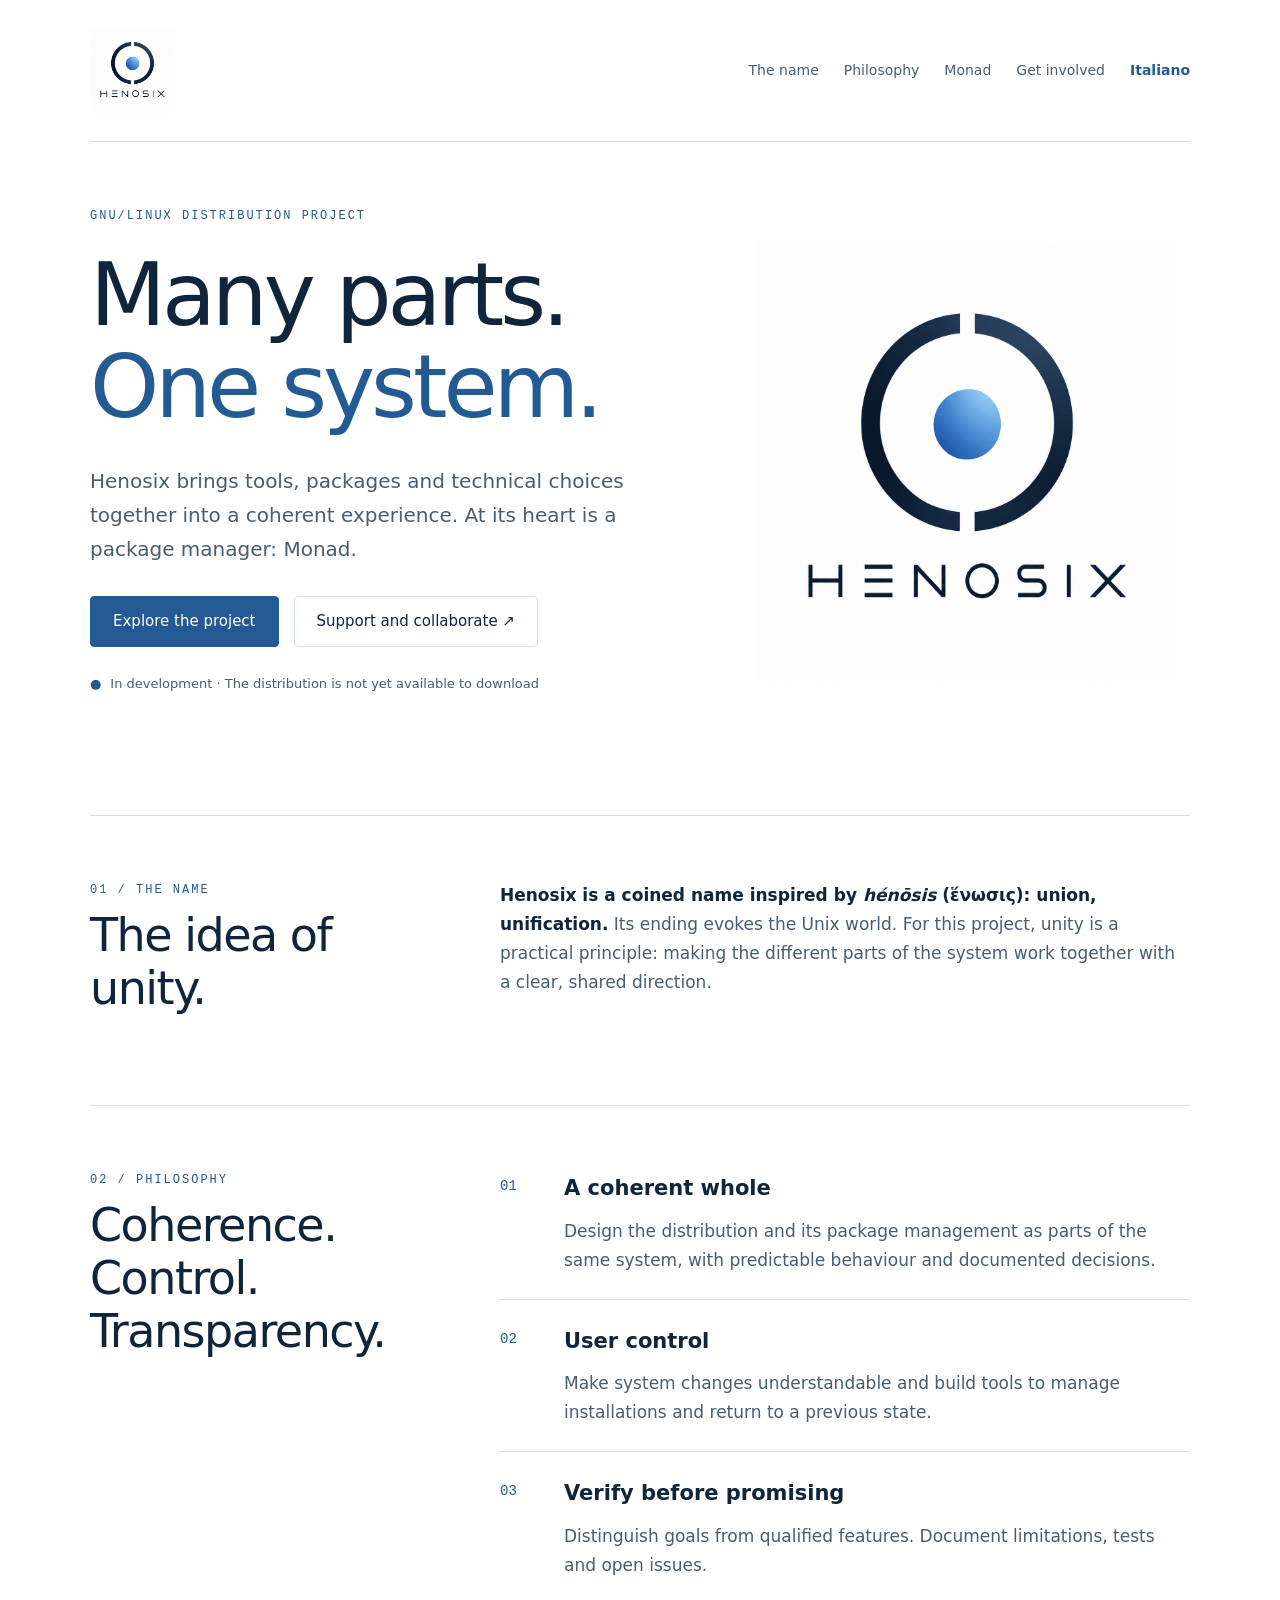
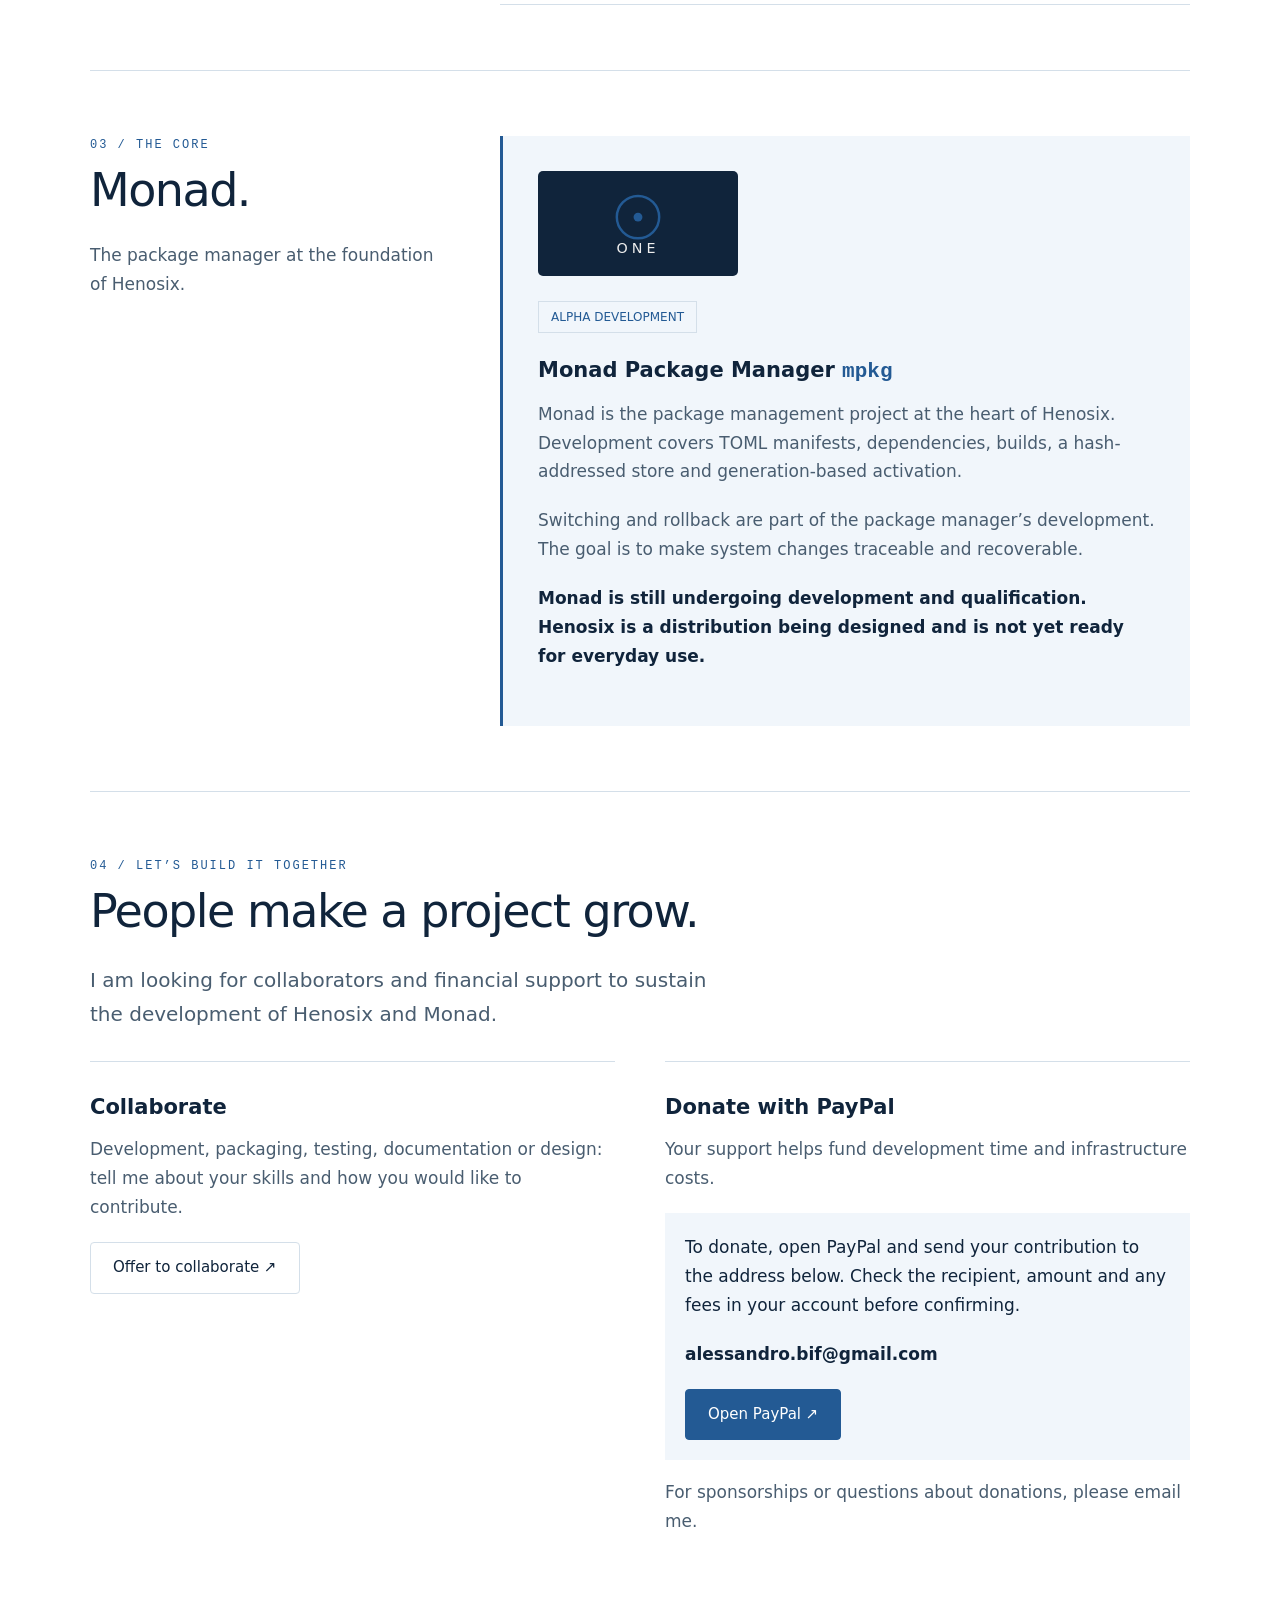
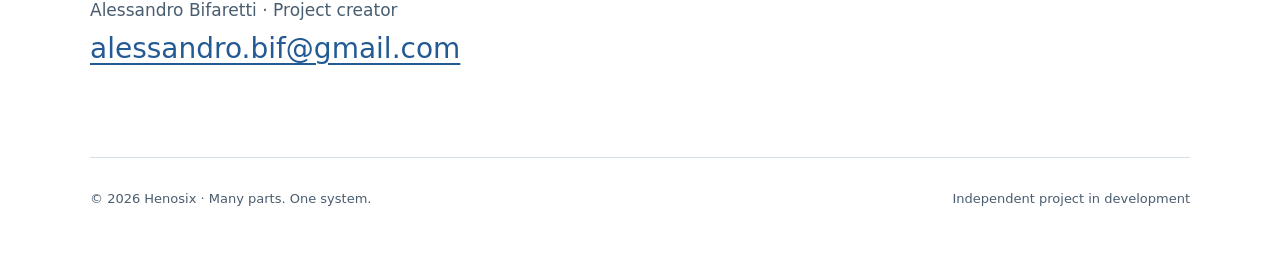
==== en.html @ 1fd5b793 "feat: publish bilingual Henosix website" ====
<!doctype html>
<html lang="en"><head><meta charset="utf-8"><meta name="viewport" content="width=device-width,initial-scale=1"><title>Henosix — Many parts. One system.</title><meta name="description" content="Henosix brings tools, packages and technical choices together into a coherent experience. At its heart is a package manager: Monad."><meta name="theme-color" content="#235a94"><link rel="stylesheet" href="assets/style.css"><link rel="canonical" href="https://henosix.org/en.html"><link rel="alternate" hreflang="it" href="https://henosix.org/"><link rel="alternate" hreflang="en" href="https://henosix.org/en.html"><link rel="alternate" hreflang="x-default" href="https://henosix.org/"></head>
<body><div class="wrap"><header><a class="brand" href="en.html"><img src="assets/henosix.png" alt="Henosix" width="85" height="85"></a><nav aria-label="Navigation"><a href="#nome">The name</a><a href="#filosofia">Philosophy</a><a href="#monad">Monad</a><a href="#partecipa">Get involved</a><a class="lang" href="index.html" lang="it" hreflang="it">Italiano</a></nav></header><main>
<div class="hero"><div><div class="eyebrow">GNU/Linux distribution project</div><h1>Many parts.<br><em>One system.</em></h1><p class="lead">Henosix brings tools, packages and technical choices together into a coherent experience. At its heart is a package manager: Monad.</p><div class="actions"><a class="button primary" href="#filosofia">Explore the project</a><a class="button" href="#partecipa">Support and collaborate ↗</a></div><p class="status">In development · The distribution is not yet available to download</p></div><img class="symbol" src="assets/henosix.png" alt="Henosix" width="440" height="440"></div>
<section id="nome" class="split"><div><div class="eyebrow">01 / The name</div><h2>The idea of unity.</h2></div><div class="copy"><p><strong>Henosix is a coined name inspired by <i>hénōsis</i> (ἕνωσις): union, unification.</strong> Its ending evokes the Unix world. For this project, unity is a practical principle: making the different parts of the system work together with a clear, shared direction.</p></div></section>
<section id="filosofia" class="split"><div><div class="eyebrow">02 / Philosophy</div><h2>Coherence.<br>Control.<br>Transparency.</h2></div><div><div class="principle"><span class="number">01</span><div><h3>A coherent whole</h3><p>Design the distribution and its package management as parts of the same system, with predictable behaviour and documented decisions.</p></div></div><div class="principle"><span class="number">02</span><div><h3>User control</h3><p>Make system changes understandable and build tools to manage installations and return to a previous state.</p></div></div><div class="principle"><span class="number">03</span><div><h3>Verify before promising</h3><p>Distinguish goals from qualified features. Document limitations, tests and open issues.</p></div></div></div></section>
<section id="monad" class="split"><div><div class="eyebrow">03 / The core</div><h2>Monad.</h2><p class="copy">The package manager at the foundation of Henosix.</p></div><div class="monad"><img class="monad-logo" src="assets/monad.svg" alt="Monad — One" width="200" height="105"><span class="tag">ALPHA DEVELOPMENT</span><h3>Monad Package Manager <code>mpkg</code></h3><p class="copy">Monad is the package management project at the heart of Henosix. Development covers TOML manifests, dependencies, builds, a hash-addressed store and generation-based activation.</p><p class="copy">Switching and rollback are part of the package manager’s development. The goal is to make system changes traceable and recoverable.</p><p class="copy"><strong>Monad is still undergoing development and qualification. Henosix is a distribution being designed and is not yet ready for everyday use.</strong></p></div></section>
<section id="partecipa"><div class="eyebrow">04 / Let’s build it together</div><h2>People make a project grow.</h2><p class="lead">I am looking for collaborators and financial support to sustain the development of Henosix and Monad.</p><div class="support"><article><h3>Collaborate</h3><p class="copy">Development, packaging, testing, documentation or design: tell me about your skills and how you would like to contribute.</p><a class="button" href="mailto:alessandro.bif@gmail.com?subject=Henosix%20collaboration">Offer to collaborate ↗</a></article><article><h3>Donate with PayPal</h3><p class="copy">Your support helps fund development time and infrastructure costs.</p><div class="payment"><p>To donate, open PayPal and send your contribution to the address below. Check the recipient, amount and any fees in your account before confirming.</p><p><strong>alessandro.bif@gmail.com</strong></p><a class="button primary" href="https://www.paypal.com/" rel="noopener noreferrer">Open PayPal ↗</a></div><p class="copy" style="margin-top:18px">For sponsorships or questions about donations, please email me.</p></article></div><p class="copy" style="margin-top:40px">Alessandro Bifaretti · Project creator<br><a class="email" href="mailto:alessandro.bif@gmail.com">alessandro.bif@gmail.com</a></p></section>
</main><footer><span>© 2026 Henosix · Many parts. One system.</span><span>Independent project in development</span></footer></div></body></html>
---- assets/style.css ----
:root{--bg:#101916;--panel:#19251f;--ink:#edf0e5;--muted:#b6c3b6;--accent:#d4ed9a;--line:#354238}*{box-sizing:border-box}html{scroll-behavior:smooth;scroll-padding-top:35px}body{margin:0;background:var(--bg);color:var(--ink);font:17px/1.7 system-ui,sans-serif}a{color:inherit;text-underline-offset:5px}a:focus-visible{outline:3px solid var(--accent);outline-offset:6px}.wrap{max-width:1160px;margin:auto;padding:0 30px}header{display:flex;justify-content:space-between;align-items:center;padding:28px 0;border-bottom:1px solid var(--line);gap:25px}.brand{font-size:25px;font-weight:650;text-decoration:none;letter-spacing:-1px}nav{display:flex;gap:25px;font-size:14px;flex-wrap:wrap}nav a{text-decoration:none;color:var(--muted)}nav a:hover{color:var(--accent)}.hero{padding:95px 0 100px;display:grid;grid-template-columns:1.35fr 1fr;align-items:center;gap:50px}.eyebrow{font:12px/1.5 ui-monospace,monospace;text-transform:uppercase;letter-spacing:2px;color:var(--accent)}h1{font-size:clamp(52px,7vw,88px);line-height:1.05;letter-spacing:-4px;margin:24px 0 30px;font-weight:500}h1 em{font-style:normal;color:var(--accent)}.lead{font-size:20px;color:var(--muted);max-width:620px}.actions{display:flex;gap:15px;flex-wrap:wrap;margin-top:30px}.button{padding:12px 22px;border:1px solid var(--line);border-radius:4px;text-decoration:none;font-size:15px;display:inline-block}.primary{background:var(--accent);color:var(--bg);border-color:var(--accent)}.symbol{width:100%;max-width:380px;justify-self:center}.symbol circle,.symbol path{vector-effect:non-scaling-stroke}.status{font-size:13px;color:var(--muted);margin-top:26px}.status::before{content:'●';color:var(--accent);padding-right:9px}section{padding:65px 0;border-top:1px solid var(--line)}.split{display:grid;grid-template-columns:1fr 2fr;gap:65px}h2{font-size:clamp(30px,4vw,46px);line-height:1.15;letter-spacing:-1.5px;font-weight:500;margin:10px 0 25px}h3{font-size:21px;font-weight:550;margin:0 0 10px}p{margin:0 0 20px}.copy{color:var(--muted)}.copy strong{color:var(--ink);font-weight:550}.principle{display:grid;grid-template-columns:48px 1fr;padding:24px 0;border-bottom:1px solid var(--line);gap:16px}.principle:first-child{padding-top:0}.number{color:var(--accent);font:14px ui-monospace,monospace;padding-top:7px}.principle p{margin:0;color:var(--muted)}.monad{background:var(--panel);padding:35px;border-left:3px solid var(--accent)}code{font-family:ui-monospace,monospace;color:var(--accent)}.tag{display:inline-block;border:1px solid var(--line);padding:5px 12px;font-size:12px;margin-bottom:20px;color:var(--accent)}.support{display:grid;grid-template-columns:1fr 1fr;gap:50px;margin-top:30px}.support article{border-top:1px solid var(--line);padding-top:28px}.email{font-size:clamp(18px,3vw,28px);overflow-wrap:anywhere;color:var(--accent)}footer{padding:30px 0 45px;border-top:1px solid var(--line);color:var(--muted);font-size:13px;display:flex;justify-content:space-between;gap:20px;flex-wrap:wrap}@media(max-width:760px){.wrap{padding:0 22px}header{align-items:flex-start;flex-direction:column;gap:15px}nav{gap:18px}.hero{grid-template-columns:1fr;padding:60px 0;gap:35px}h1{letter-spacing:-2.5px}.symbol{max-width:230px}.split{grid-template-columns:1fr;gap:22px}.support{grid-template-columns:1fr;gap:30px}section{padding:45px 0}.monad{padding:24px}}@media(prefers-reduced-motion:reduce){html{scroll-behavior:auto}}

:root{--bg:#fff;--panel:#f1f6fb;--ink:#10243b;--muted:#495d70;--accent:#235a94;--line:#d4dfe9}.primary{color:#fff}.symbol{max-width:420px}.brand img{width:85px;height:85px;object-fit:contain;vertical-align:middle}.brand{display:flex;align-items:center;gap:12px}.monad-logo{background:#10243b;border-radius:5px;width:200px;padding:18px;display:block;margin:0 0 25px}.lang{font-weight:650;color:var(--accent)}.payment{padding:20px;background:var(--panel);overflow-wrap:anywhere}.button:hover{box-shadow:0 2px 9px #235a9425}.hero{padding-top:65px}
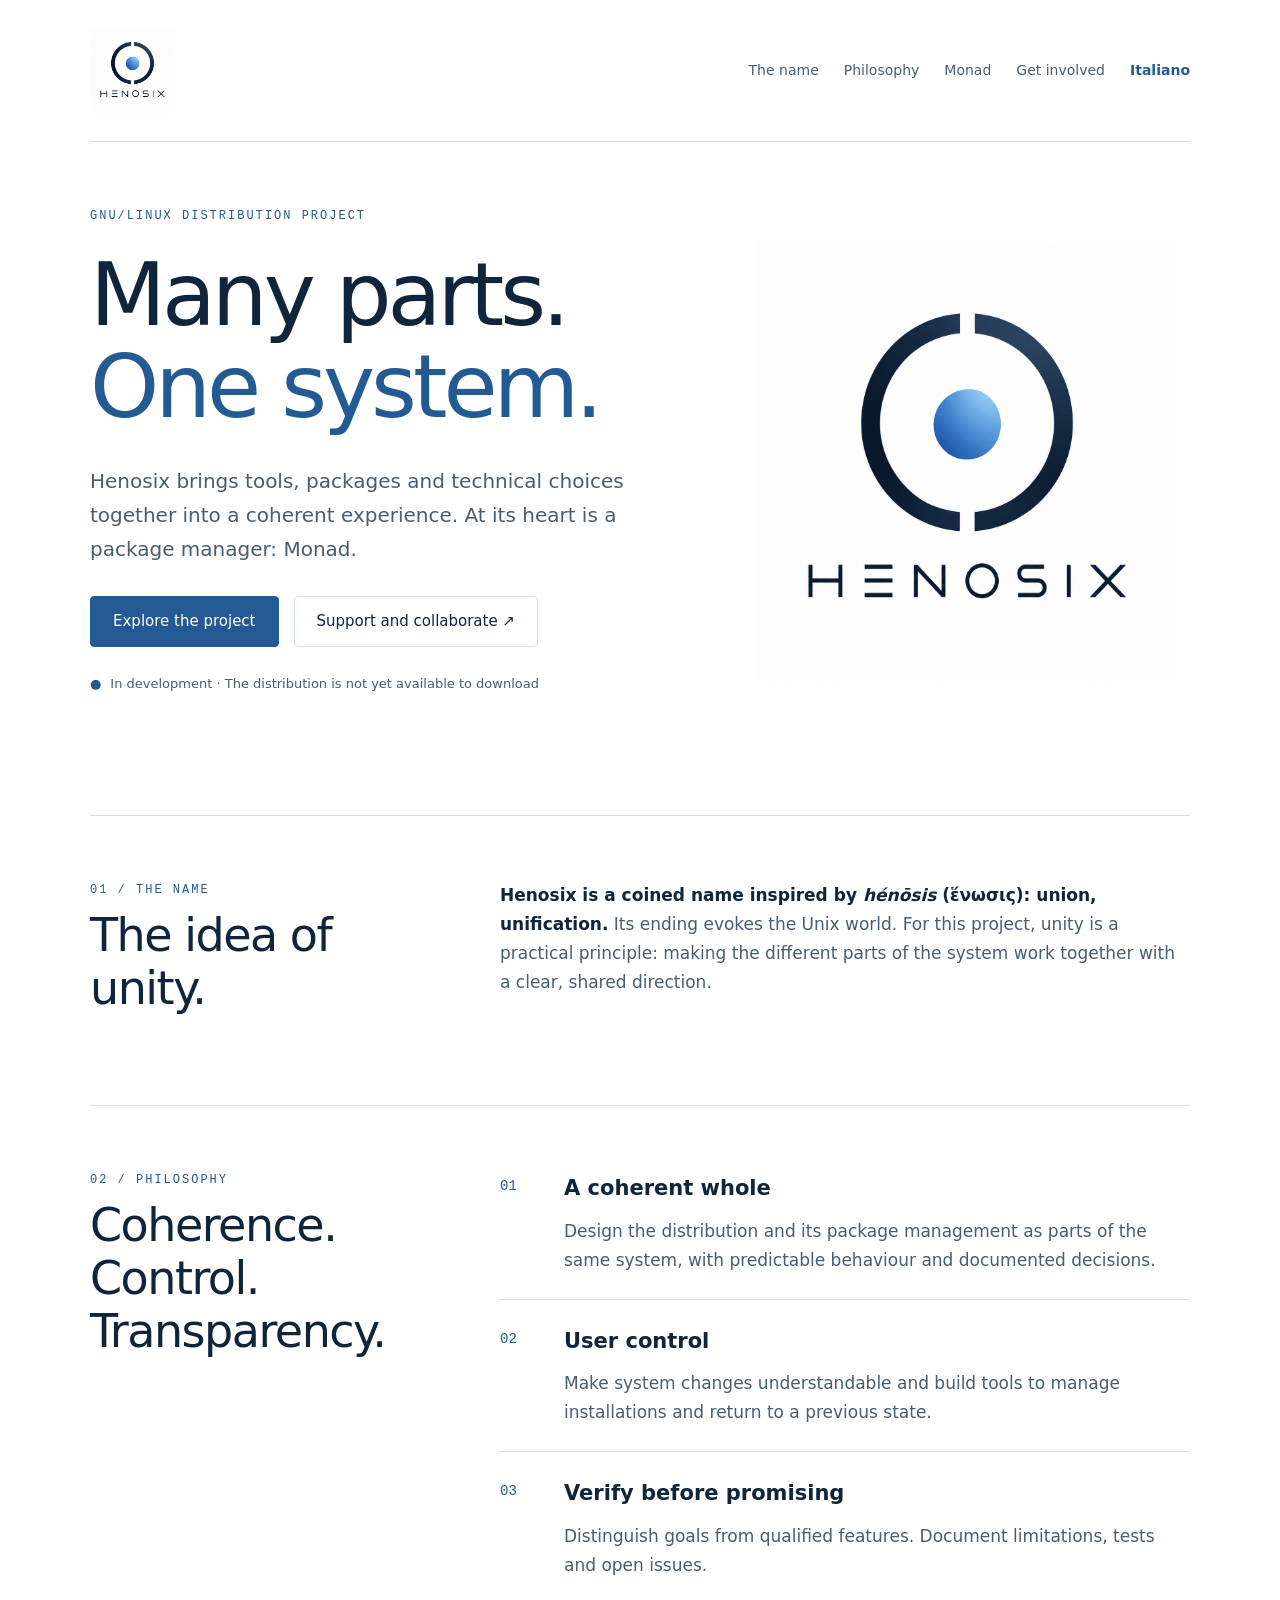
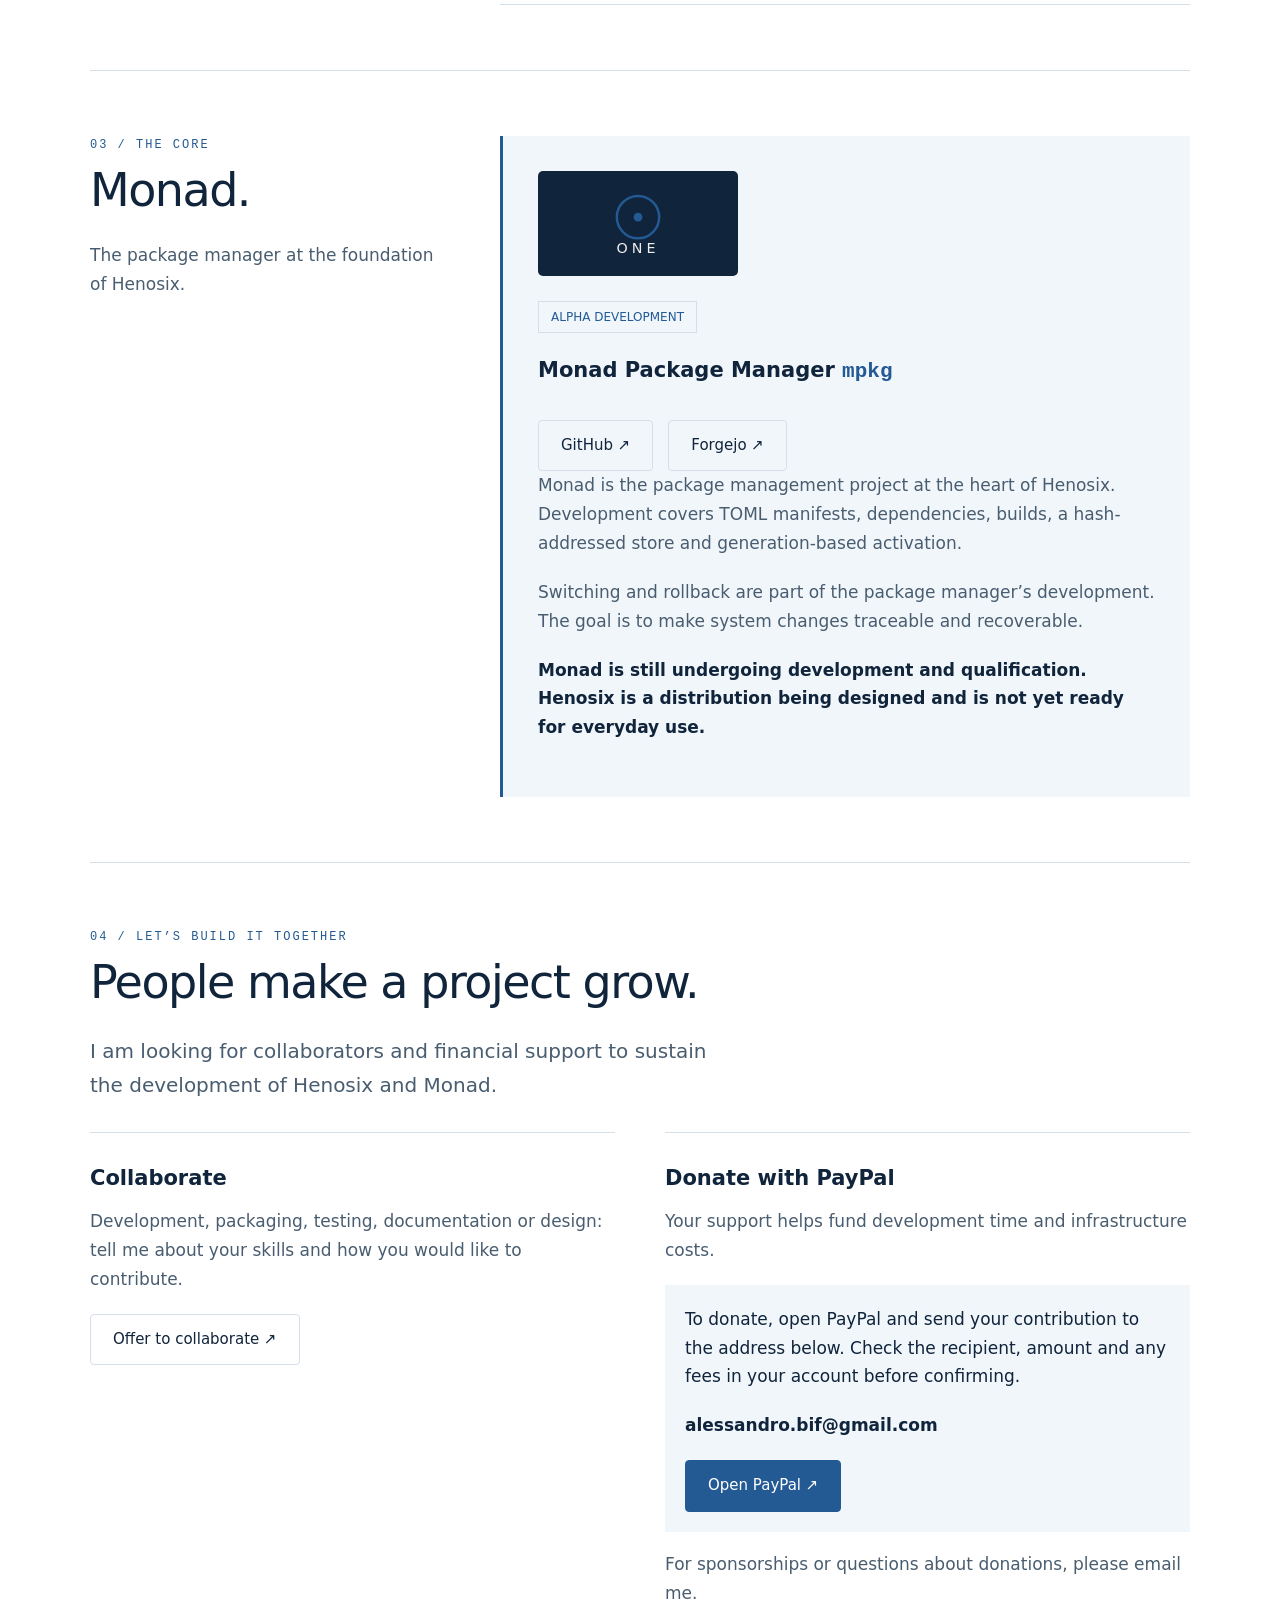
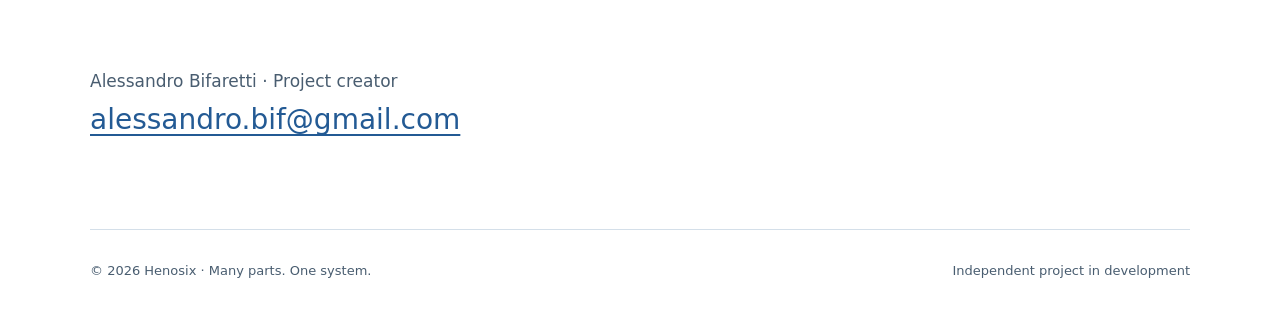
==== commit ed55b36f: "feat: link public Monad repositories" ====
--- a/en.html
+++ b/en.html
@@ -4,6 +4,6 @@
 <div class="hero"><div><div class="eyebrow">GNU/Linux distribution project</div><h1>Many parts.<br><em>One system.</em></h1><p class="lead">Henosix brings tools, packages and technical choices together into a coherent experience. At its heart is a package manager: Monad.</p><div class="actions"><a class="button primary" href="#filosofia">Explore the project</a><a class="button" href="#partecipa">Support and collaborate ↗</a></div><p class="status">In development · The distribution is not yet available to download</p></div><img class="symbol" src="assets/henosix.png" alt="Henosix" width="440" height="440"></div>
 <section id="nome" class="split"><div><div class="eyebrow">01 / The name</div><h2>The idea of unity.</h2></div><div class="copy"><p><strong>Henosix is a coined name inspired by <i>hénōsis</i> (ἕνωσις): union, unification.</strong> Its ending evokes the Unix world. For this project, unity is a practical principle: making the different parts of the system work together with a clear, shared direction.</p></div></section>
 <section id="filosofia" class="split"><div><div class="eyebrow">02 / Philosophy</div><h2>Coherence.<br>Control.<br>Transparency.</h2></div><div><div class="principle"><span class="number">01</span><div><h3>A coherent whole</h3><p>Design the distribution and its package management as parts of the same system, with predictable behaviour and documented decisions.</p></div></div><div class="principle"><span class="number">02</span><div><h3>User control</h3><p>Make system changes understandable and build tools to manage installations and return to a previous state.</p></div></div><div class="principle"><span class="number">03</span><div><h3>Verify before promising</h3><p>Distinguish goals from qualified features. Document limitations, tests and open issues.</p></div></div></div></section>
-<section id="monad" class="split"><div><div class="eyebrow">03 / The core</div><h2>Monad.</h2><p class="copy">The package manager at the foundation of Henosix.</p></div><div class="monad"><img class="monad-logo" src="assets/monad.svg" alt="Monad — One" width="200" height="105"><span class="tag">ALPHA DEVELOPMENT</span><h3>Monad Package Manager <code>mpkg</code></h3><p class="copy">Monad is the package management project at the heart of Henosix. Development covers TOML manifests, dependencies, builds, a hash-addressed store and generation-based activation.</p><p class="copy">Switching and rollback are part of the package manager’s development. The goal is to make system changes traceable and recoverable.</p><p class="copy"><strong>Monad is still undergoing development and qualification. Henosix is a distribution being designed and is not yet ready for everyday use.</strong></p></div></section>
+<section id="monad" class="split"><div><div class="eyebrow">03 / The core</div><h2>Monad.</h2><p class="copy">The package manager at the foundation of Henosix.</p></div><div class="monad"><img class="monad-logo" src="assets/monad.svg" alt="Monad — One" width="200" height="105"><span class="tag">ALPHA DEVELOPMENT</span><h3>Monad Package Manager <code>mpkg</code></h3><!-- monad-repositories --><div class="actions" aria-label="Monad source code"><a class="button" href="https://github.com/Alessandro83IT/monad">GitHub ↗</a><a class="button" href="https://git.athena-net.org/Alessandro/athena-pm">Forgejo ↗</a></div><p class="copy">Monad is the package management project at the heart of Henosix. Development covers TOML manifests, dependencies, builds, a hash-addressed store and generation-based activation.</p><p class="copy">Switching and rollback are part of the package manager’s development. The goal is to make system changes traceable and recoverable.</p><p class="copy"><strong>Monad is still undergoing development and qualification. Henosix is a distribution being designed and is not yet ready for everyday use.</strong></p></div></section>
 <section id="partecipa"><div class="eyebrow">04 / Let’s build it together</div><h2>People make a project grow.</h2><p class="lead">I am looking for collaborators and financial support to sustain the development of Henosix and Monad.</p><div class="support"><article><h3>Collaborate</h3><p class="copy">Development, packaging, testing, documentation or design: tell me about your skills and how you would like to contribute.</p><a class="button" href="mailto:alessandro.bif@gmail.com?subject=Henosix%20collaboration">Offer to collaborate ↗</a></article><article><h3>Donate with PayPal</h3><p class="copy">Your support helps fund development time and infrastructure costs.</p><div class="payment"><p>To donate, open PayPal and send your contribution to the address below. Check the recipient, amount and any fees in your account before confirming.</p><p><strong>alessandro.bif@gmail.com</strong></p><a class="button primary" href="https://www.paypal.com/" rel="noopener noreferrer">Open PayPal ↗</a></div><p class="copy" style="margin-top:18px">For sponsorships or questions about donations, please email me.</p></article></div><p class="copy" style="margin-top:40px">Alessandro Bifaretti · Project creator<br><a class="email" href="mailto:alessandro.bif@gmail.com">alessandro.bif@gmail.com</a></p></section>
 </main><footer><span>© 2026 Henosix · Many parts. One system.</span><span>Independent project in development</span></footer></div></body></html>
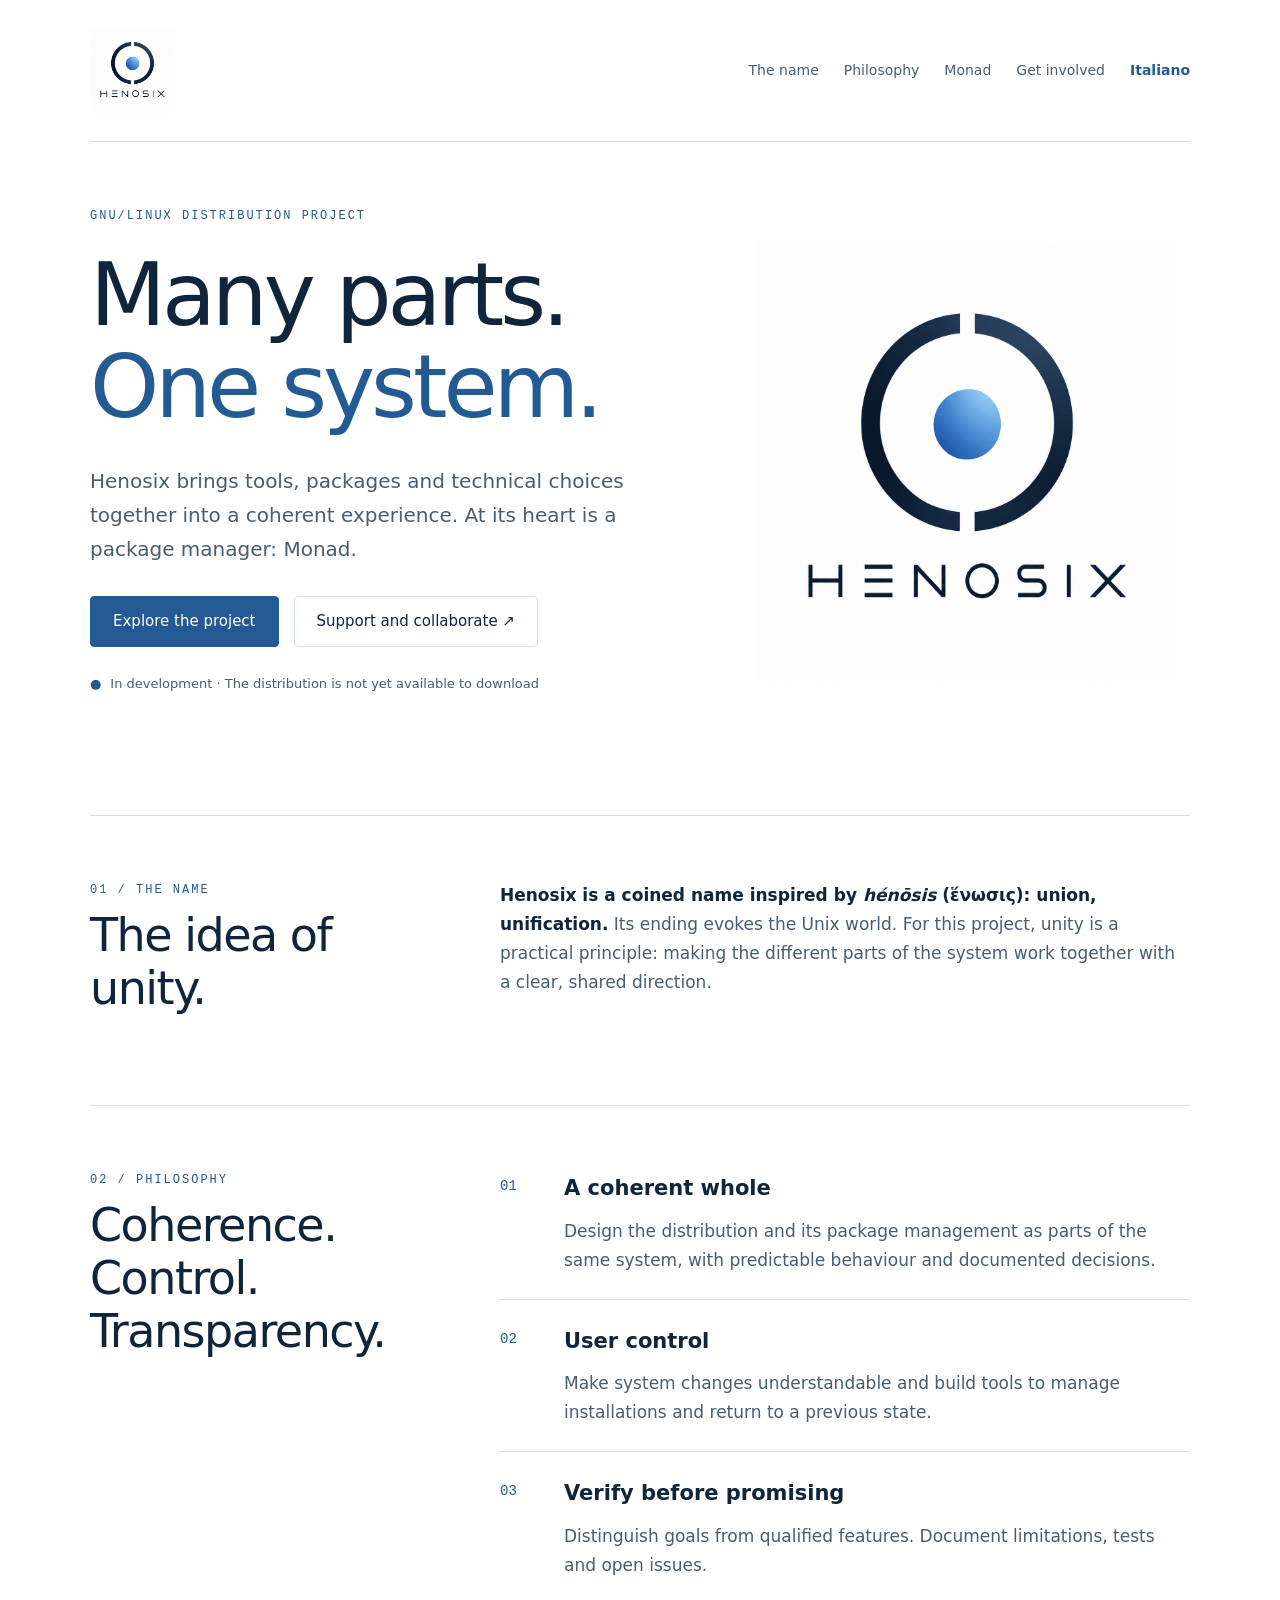
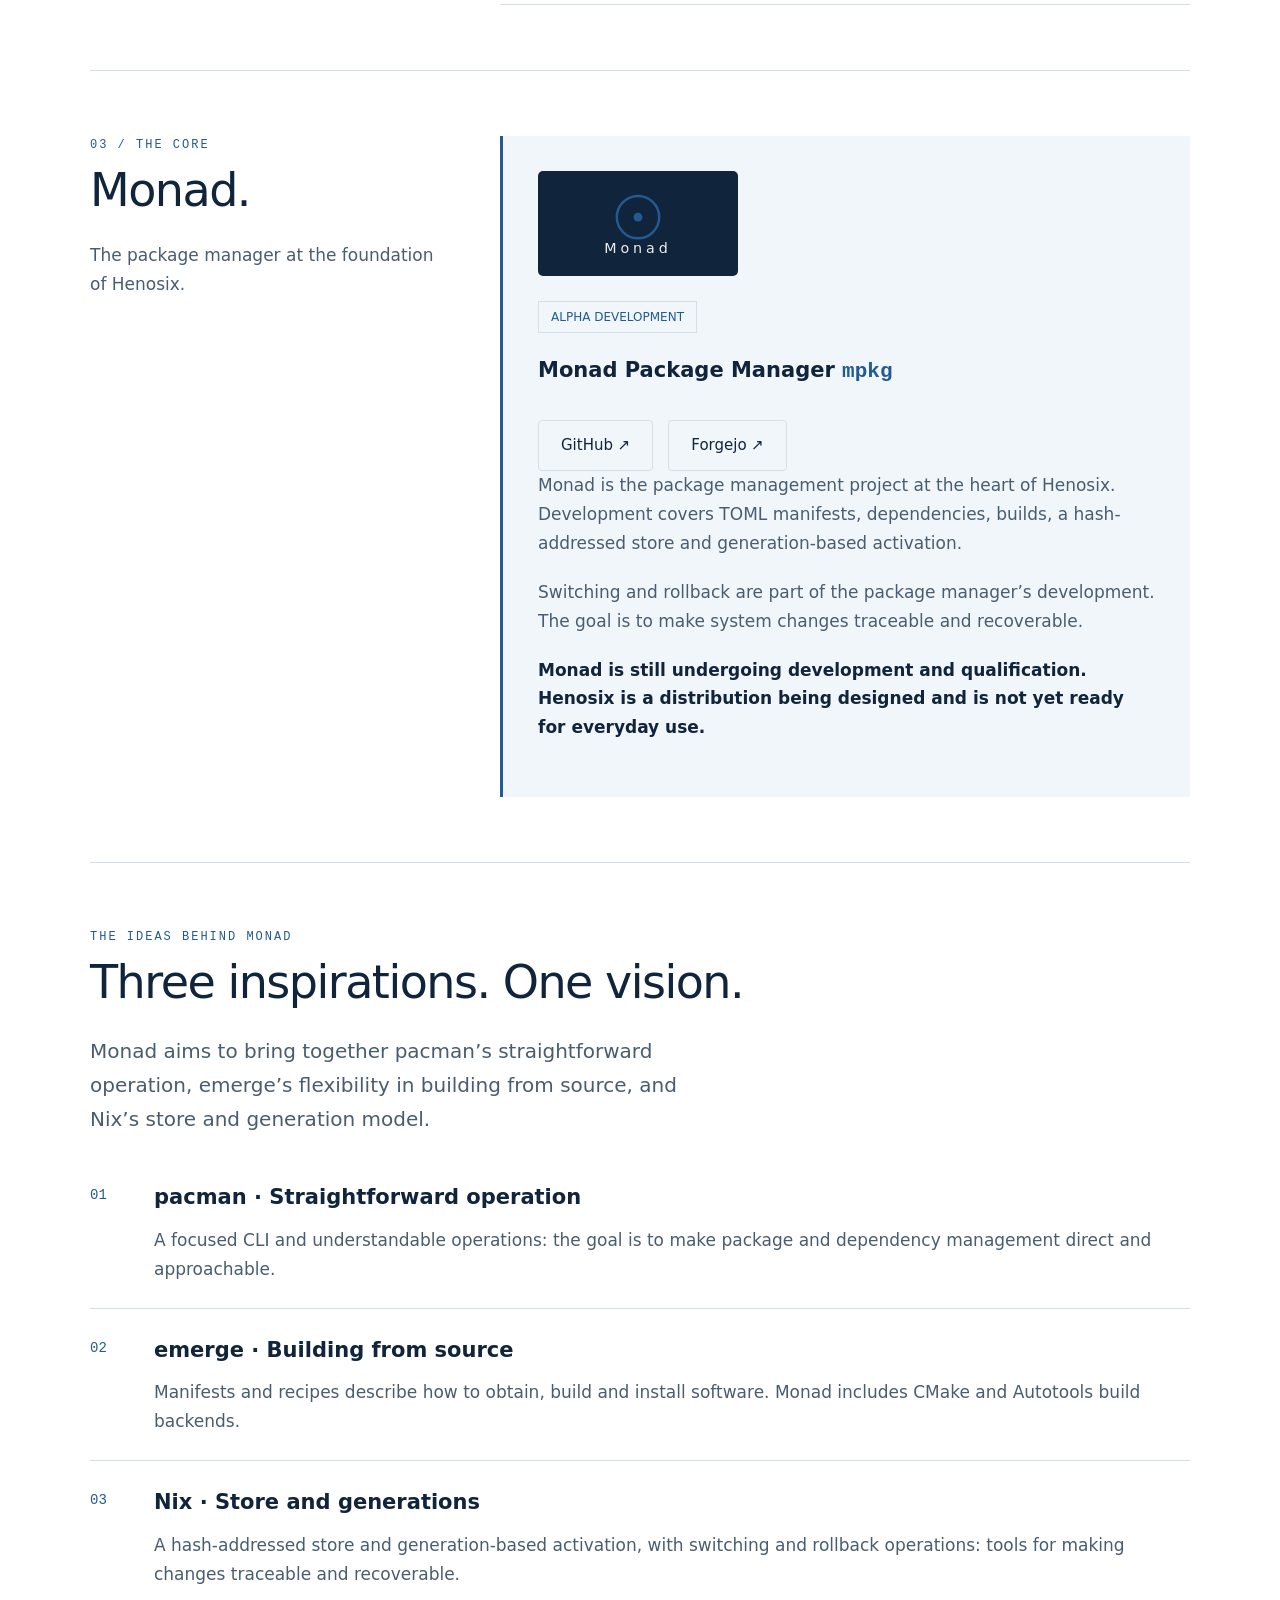
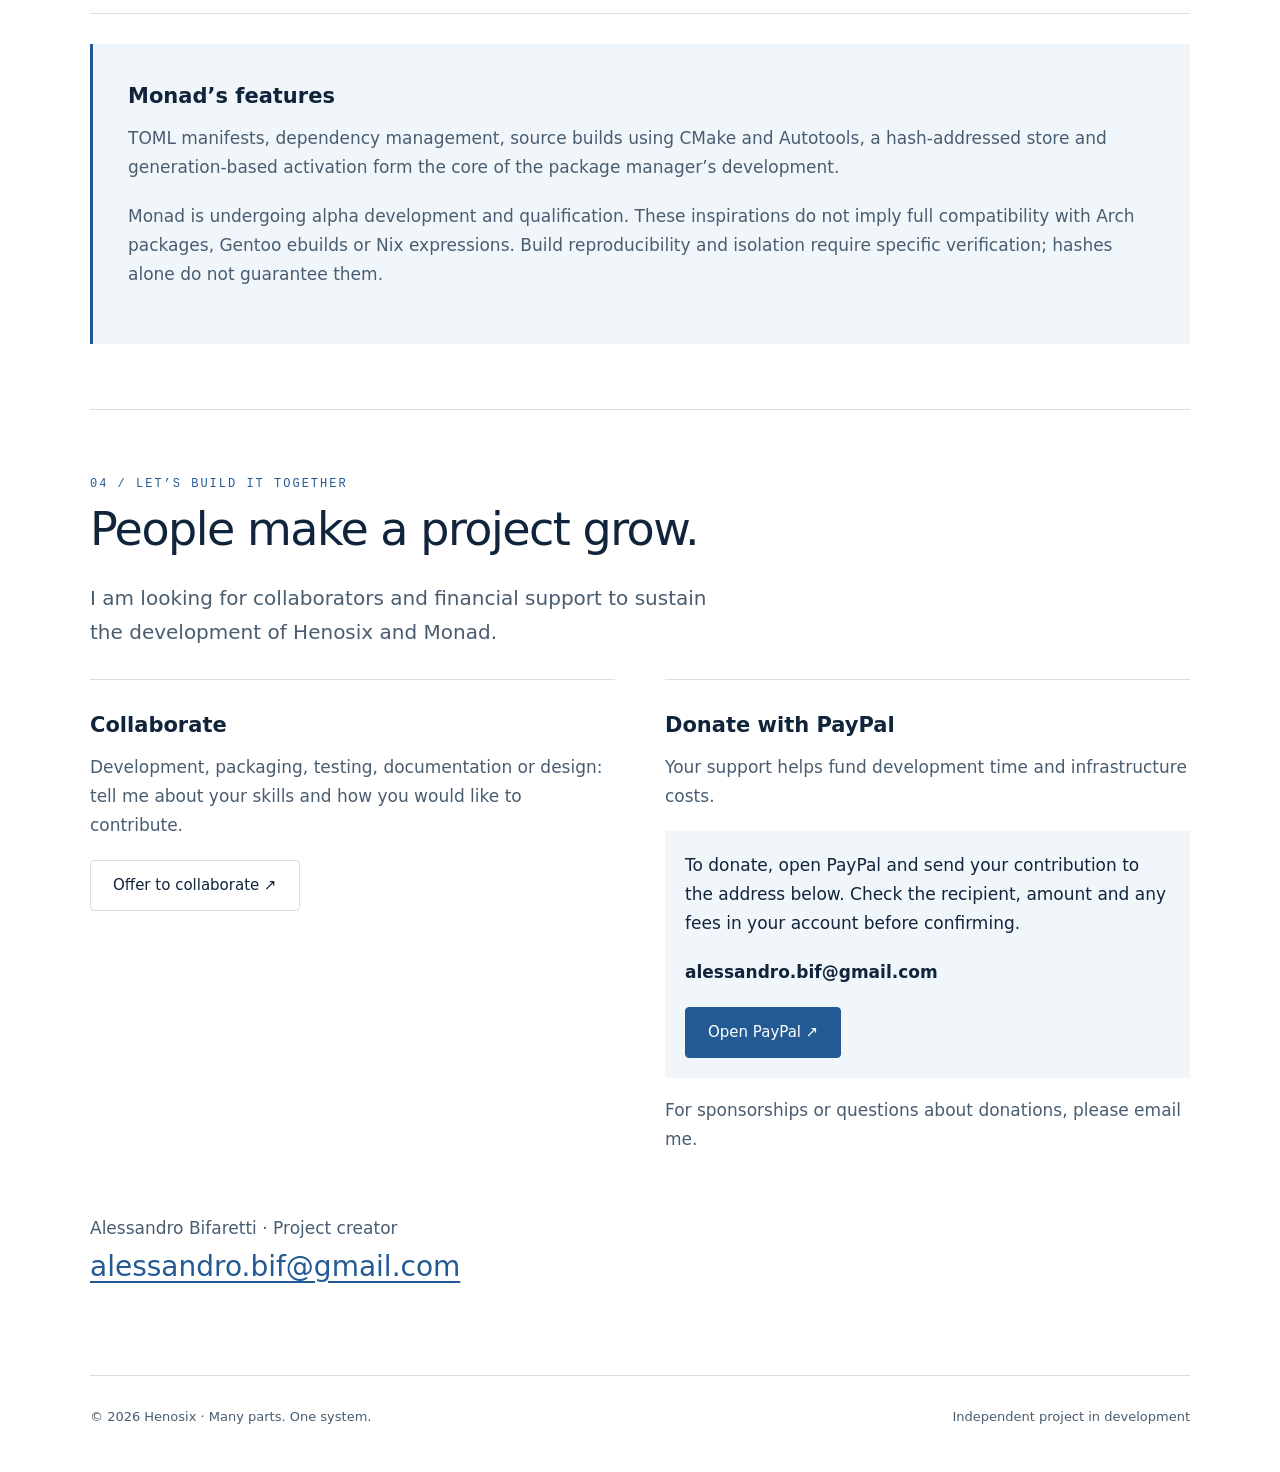
==== commit 607fe52a: "docs: explain Monad features and design inspirations" ====
--- a/en.html
+++ b/en.html
@@ -5,5 +5,41 @@
 <section id="nome" class="split"><div><div class="eyebrow">01 / The name</div><h2>The idea of unity.</h2></div><div class="copy"><p><strong>Henosix is a coined name inspired by <i>hénōsis</i> (ἕνωσις): union, unification.</strong> Its ending evokes the Unix world. For this project, unity is a practical principle: making the different parts of the system work together with a clear, shared direction.</p></div></section>
 <section id="filosofia" class="split"><div><div class="eyebrow">02 / Philosophy</div><h2>Coherence.<br>Control.<br>Transparency.</h2></div><div><div class="principle"><span class="number">01</span><div><h3>A coherent whole</h3><p>Design the distribution and its package management as parts of the same system, with predictable behaviour and documented decisions.</p></div></div><div class="principle"><span class="number">02</span><div><h3>User control</h3><p>Make system changes understandable and build tools to manage installations and return to a previous state.</p></div></div><div class="principle"><span class="number">03</span><div><h3>Verify before promising</h3><p>Distinguish goals from qualified features. Document limitations, tests and open issues.</p></div></div></div></section>
 <section id="monad" class="split"><div><div class="eyebrow">03 / The core</div><h2>Monad.</h2><p class="copy">The package manager at the foundation of Henosix.</p></div><div class="monad"><img class="monad-logo" src="assets/monad.svg" alt="Monad — One" width="200" height="105"><span class="tag">ALPHA DEVELOPMENT</span><h3>Monad Package Manager <code>mpkg</code></h3><!-- monad-repositories --><div class="actions" aria-label="Monad source code"><a class="button" href="https://github.com/Alessandro83IT/monad">GitHub ↗</a><a class="button" href="https://git.athena-net.org/Alessandro/athena-pm">Forgejo ↗</a></div><p class="copy">Monad is the package management project at the heart of Henosix. Development covers TOML manifests, dependencies, builds, a hash-addressed store and generation-based activation.</p><p class="copy">Switching and rollback are part of the package manager’s development. The goal is to make system changes traceable and recoverable.</p><p class="copy"><strong>Monad is still undergoing development and qualification. Henosix is a distribution being designed and is not yet ready for everyday use.</strong></p></div></section>
+
+<section id="ispirazioni">
+<div class="eyebrow">The ideas behind Monad</div>
+<h2>Three inspirations. One vision.</h2>
+<p class="lead">Monad aims to bring together pacman’s straightforward
+operation, emerge’s flexibility in building from source, and Nix’s
+store and generation model.</p>
+
+<div class="principle"><span class="number">01</span><div>
+<h3>pacman · Straightforward operation</h3>
+<p>A focused CLI and understandable operations: the goal is to make
+package and dependency management direct and approachable.</p></div></div>
+
+<div class="principle"><span class="number">02</span><div>
+<h3>emerge · Building from source</h3>
+<p>Manifests and recipes describe how to obtain, build and install
+software. Monad includes CMake and Autotools build backends.</p>
+</div></div>
+
+<div class="principle"><span class="number">03</span><div>
+<h3>Nix · Store and generations</h3>
+<p>A hash-addressed store and generation-based activation, with switching
+and rollback operations: tools for making changes traceable and recoverable.</p>
+</div></div>
+
+<div class="monad" style="margin-top:30px">
+<h3>Monad’s features</h3>
+<p class="copy">TOML manifests, dependency management, source builds using
+CMake and Autotools, a hash-addressed store and generation-based activation
+form the core of the package manager’s development.</p>
+<p class="copy">Monad is undergoing alpha development and qualification.
+These inspirations do not imply full compatibility with Arch packages,
+Gentoo ebuilds or Nix expressions. Build reproducibility and isolation
+require specific verification; hashes alone do not guarantee them.</p>
+</div>
+</section>
 <section id="partecipa"><div class="eyebrow">04 / Let’s build it together</div><h2>People make a project grow.</h2><p class="lead">I am looking for collaborators and financial support to sustain the development of Henosix and Monad.</p><div class="support"><article><h3>Collaborate</h3><p class="copy">Development, packaging, testing, documentation or design: tell me about your skills and how you would like to contribute.</p><a class="button" href="mailto:alessandro.bif@gmail.com?subject=Henosix%20collaboration">Offer to collaborate ↗</a></article><article><h3>Donate with PayPal</h3><p class="copy">Your support helps fund development time and infrastructure costs.</p><div class="payment"><p>To donate, open PayPal and send your contribution to the address below. Check the recipient, amount and any fees in your account before confirming.</p><p><strong>alessandro.bif@gmail.com</strong></p><a class="button primary" href="https://www.paypal.com/" rel="noopener noreferrer">Open PayPal ↗</a></div><p class="copy" style="margin-top:18px">For sponsorships or questions about donations, please email me.</p></article></div><p class="copy" style="margin-top:40px">Alessandro Bifaretti · Project creator<br><a class="email" href="mailto:alessandro.bif@gmail.com">alessandro.bif@gmail.com</a></p></section>
 </main><footer><span>© 2026 Henosix · Many parts. One system.</span><span>Independent project in development</span></footer></div></body></html>
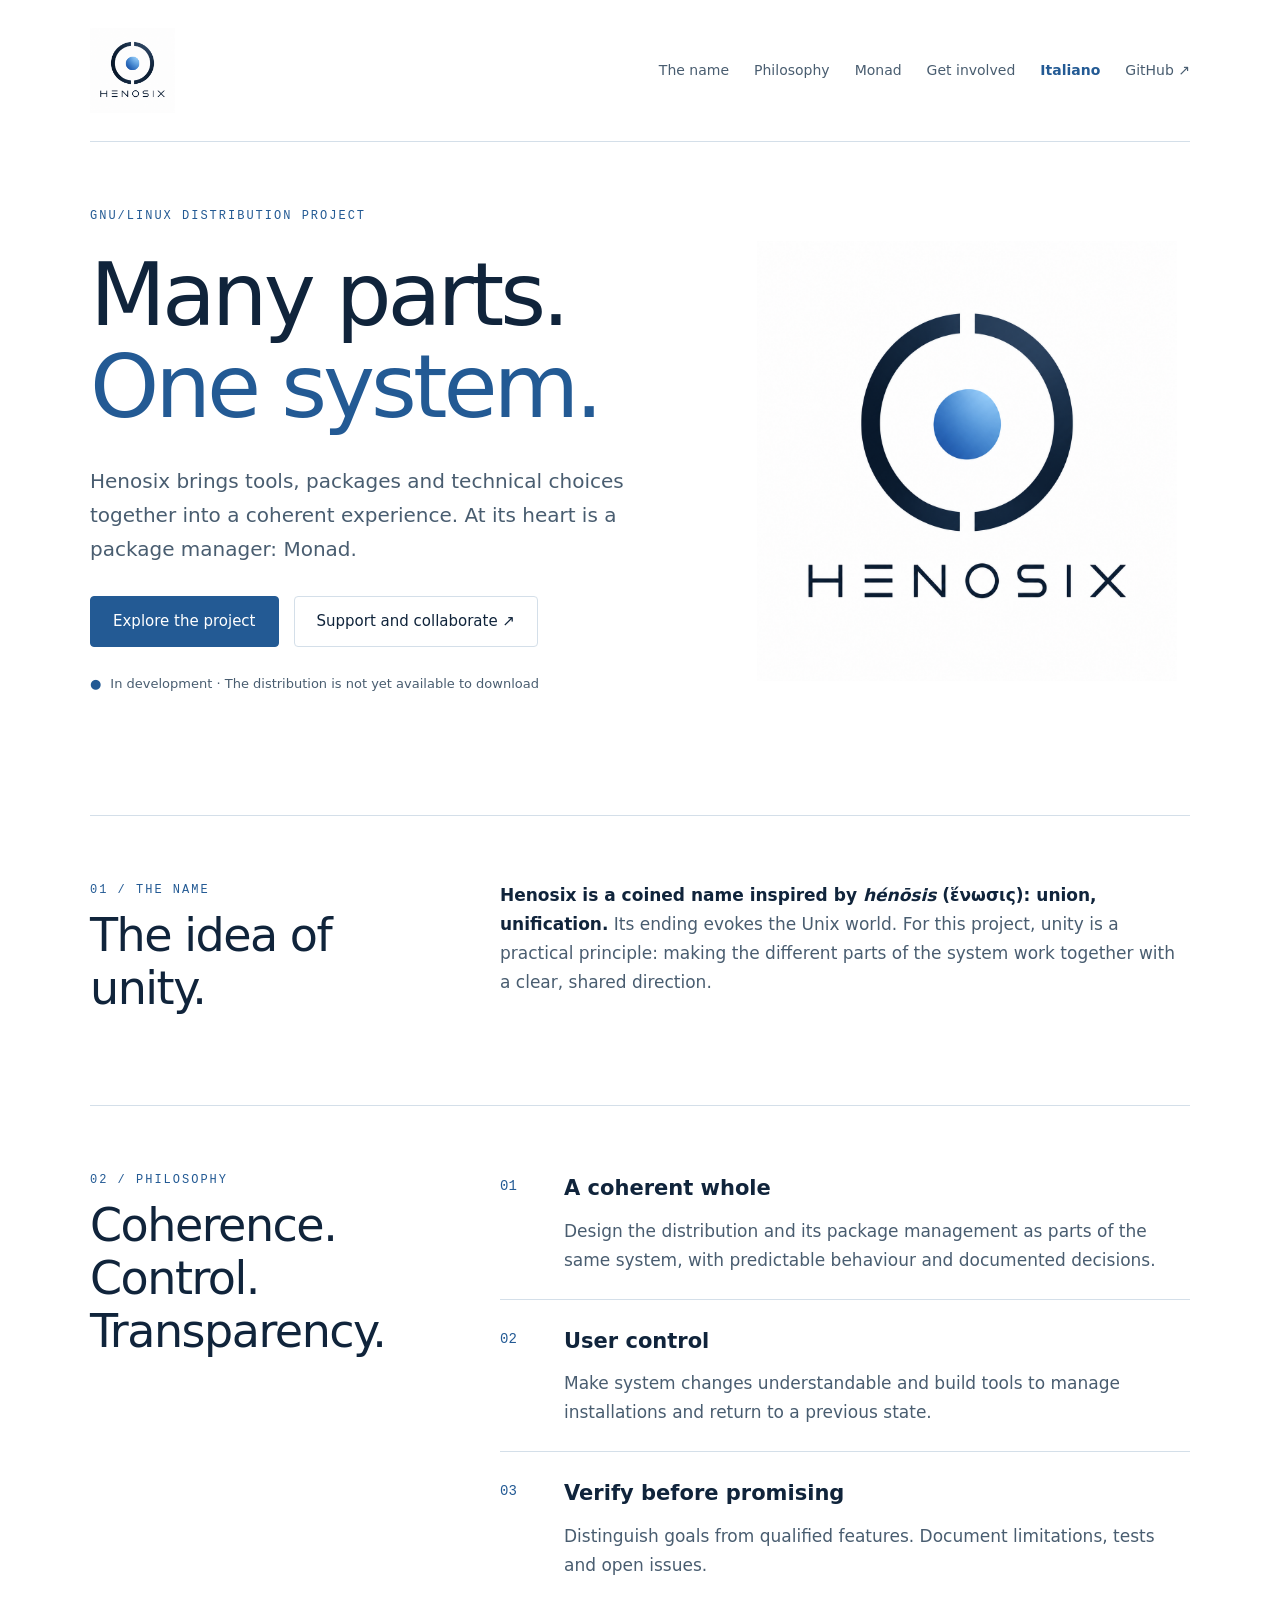
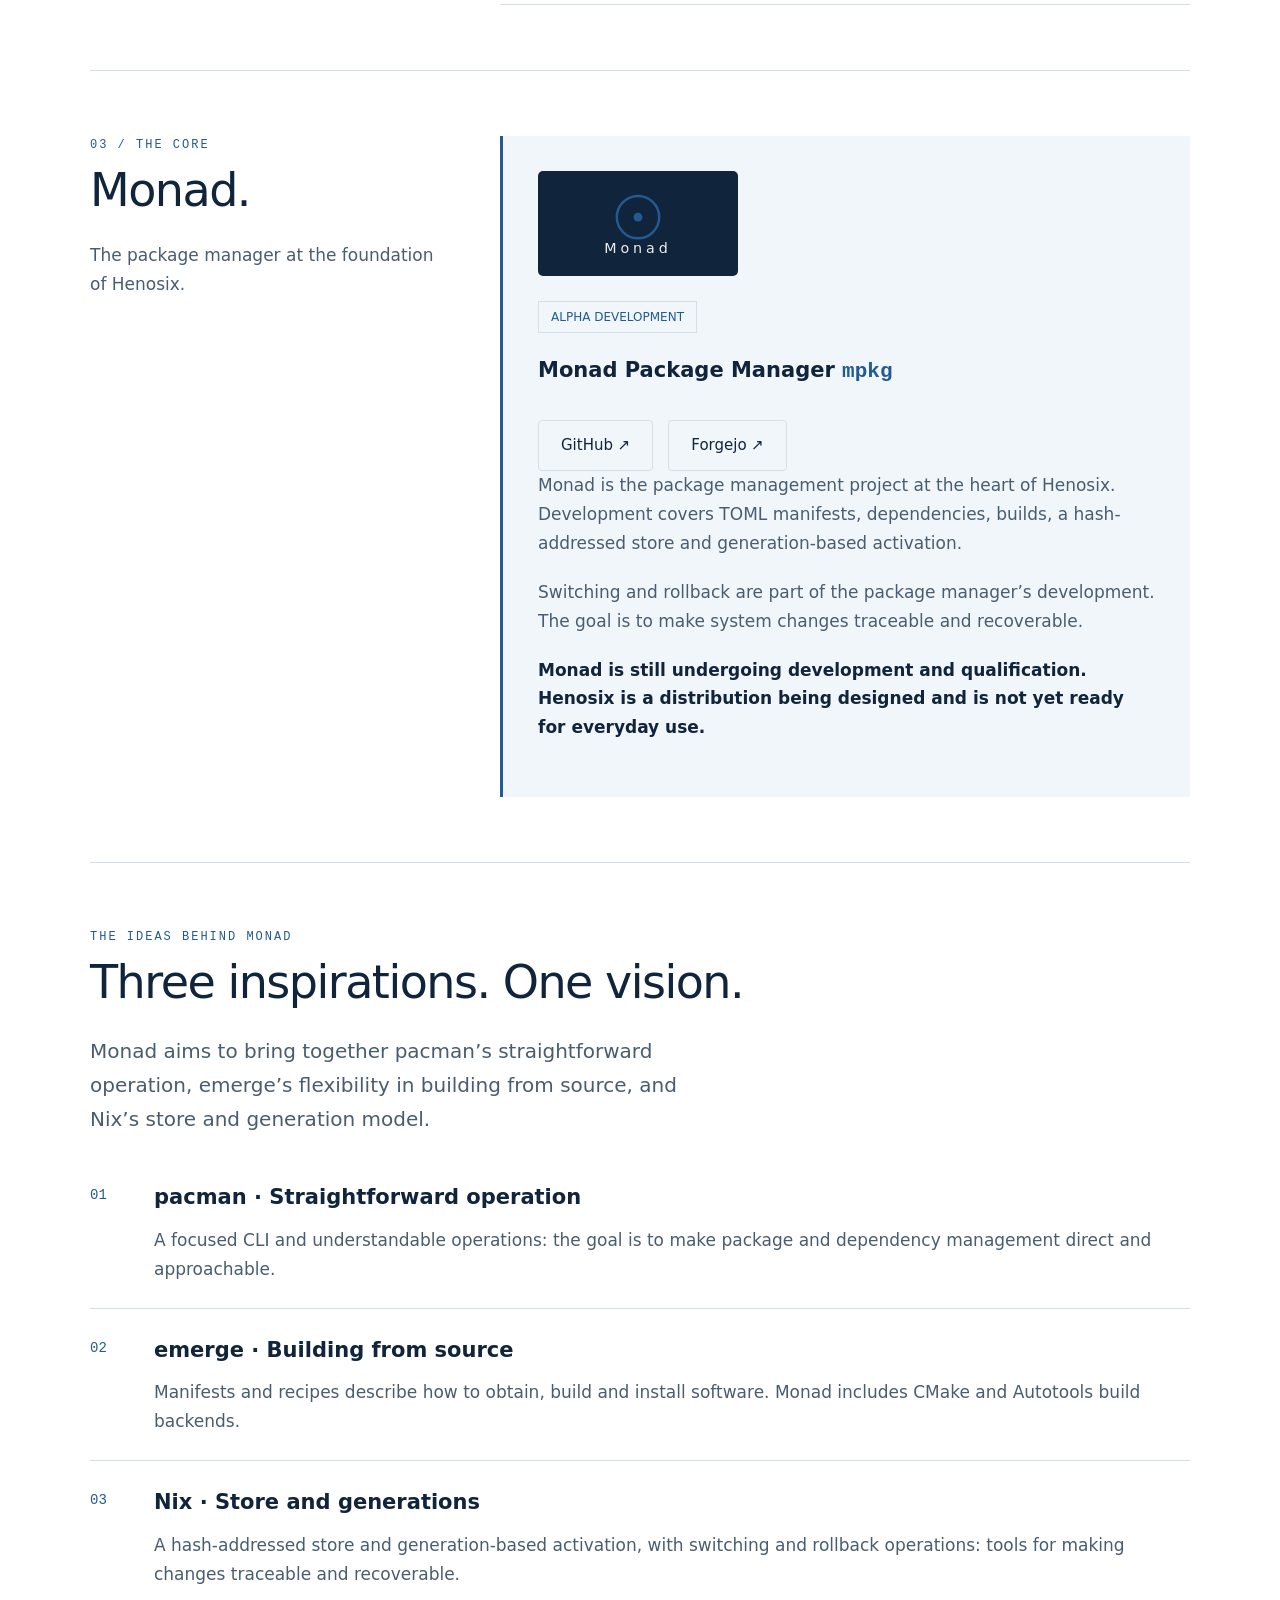
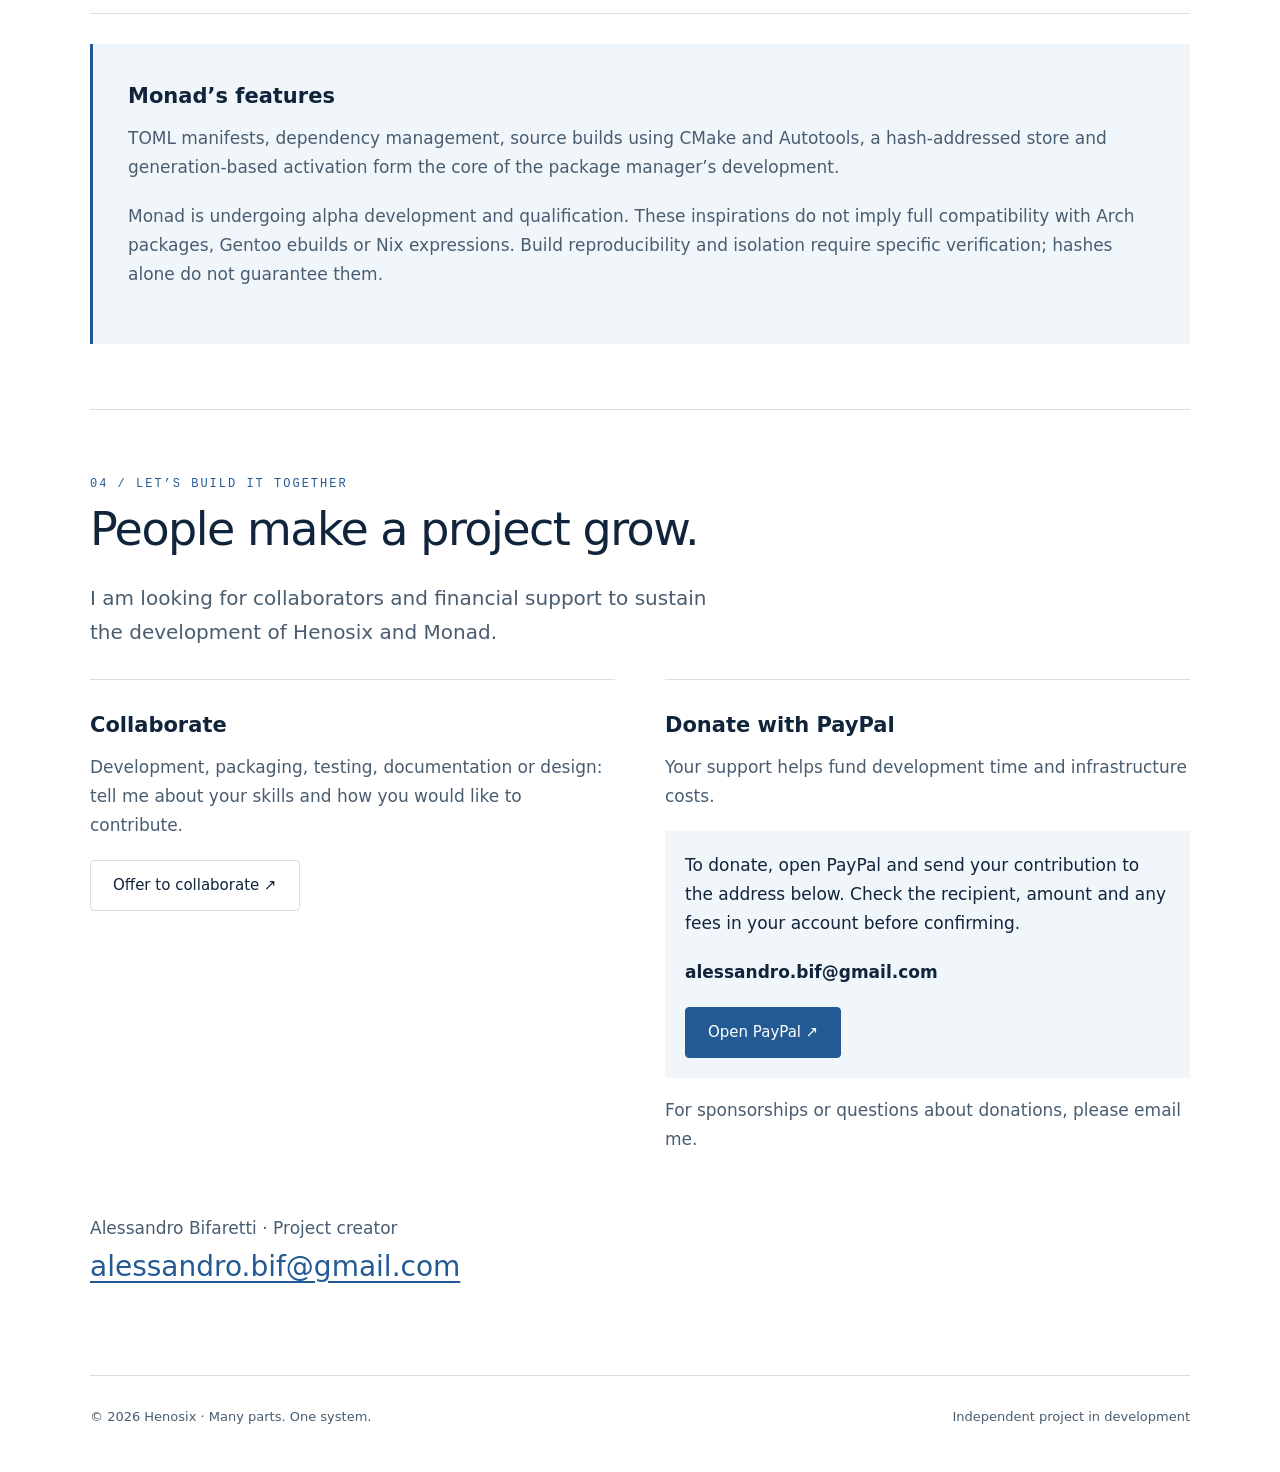
==== commit 40aad3f9: "feat: add GitHub navigation link" ====
--- a/en.html
+++ b/en.html
@@ -1,6 +1,6 @@
 <!doctype html>
 <html lang="en"><head><meta charset="utf-8"><meta name="viewport" content="width=device-width,initial-scale=1"><title>Henosix — Many parts. One system.</title><meta name="description" content="Henosix brings tools, packages and technical choices together into a coherent experience. At its heart is a package manager: Monad."><meta name="theme-color" content="#235a94"><link rel="stylesheet" href="assets/style.css"><link rel="canonical" href="https://henosix.org/en.html"><link rel="alternate" hreflang="it" href="https://henosix.org/"><link rel="alternate" hreflang="en" href="https://henosix.org/en.html"><link rel="alternate" hreflang="x-default" href="https://henosix.org/"></head>
-<body><div class="wrap"><header><a class="brand" href="en.html"><img src="assets/henosix.png" alt="Henosix" width="85" height="85"></a><nav aria-label="Navigation"><a href="#nome">The name</a><a href="#filosofia">Philosophy</a><a href="#monad">Monad</a><a href="#partecipa">Get involved</a><a class="lang" href="index.html" lang="it" hreflang="it">Italiano</a></nav></header><main>
+<body><div class="wrap"><header><a class="brand" href="en.html"><img src="assets/henosix.png" alt="Henosix" width="85" height="85"></a><nav aria-label="Navigation"><a href="#nome">The name</a><a href="#filosofia">Philosophy</a><a href="#monad">Monad</a><a href="#partecipa">Get involved</a><a class="lang" href="index.html" lang="it" hreflang="it">Italiano</a><a href="https://github.com/Alessandro83IT/monad" aria-label="Monad on GitHub">GitHub ↗</a></nav></header><main>
 <div class="hero"><div><div class="eyebrow">GNU/Linux distribution project</div><h1>Many parts.<br><em>One system.</em></h1><p class="lead">Henosix brings tools, packages and technical choices together into a coherent experience. At its heart is a package manager: Monad.</p><div class="actions"><a class="button primary" href="#filosofia">Explore the project</a><a class="button" href="#partecipa">Support and collaborate ↗</a></div><p class="status">In development · The distribution is not yet available to download</p></div><img class="symbol" src="assets/henosix.png" alt="Henosix" width="440" height="440"></div>
 <section id="nome" class="split"><div><div class="eyebrow">01 / The name</div><h2>The idea of unity.</h2></div><div class="copy"><p><strong>Henosix is a coined name inspired by <i>hénōsis</i> (ἕνωσις): union, unification.</strong> Its ending evokes the Unix world. For this project, unity is a practical principle: making the different parts of the system work together with a clear, shared direction.</p></div></section>
 <section id="filosofia" class="split"><div><div class="eyebrow">02 / Philosophy</div><h2>Coherence.<br>Control.<br>Transparency.</h2></div><div><div class="principle"><span class="number">01</span><div><h3>A coherent whole</h3><p>Design the distribution and its package management as parts of the same system, with predictable behaviour and documented decisions.</p></div></div><div class="principle"><span class="number">02</span><div><h3>User control</h3><p>Make system changes understandable and build tools to manage installations and return to a previous state.</p></div></div><div class="principle"><span class="number">03</span><div><h3>Verify before promising</h3><p>Distinguish goals from qualified features. Document limitations, tests and open issues.</p></div></div></div></section>
